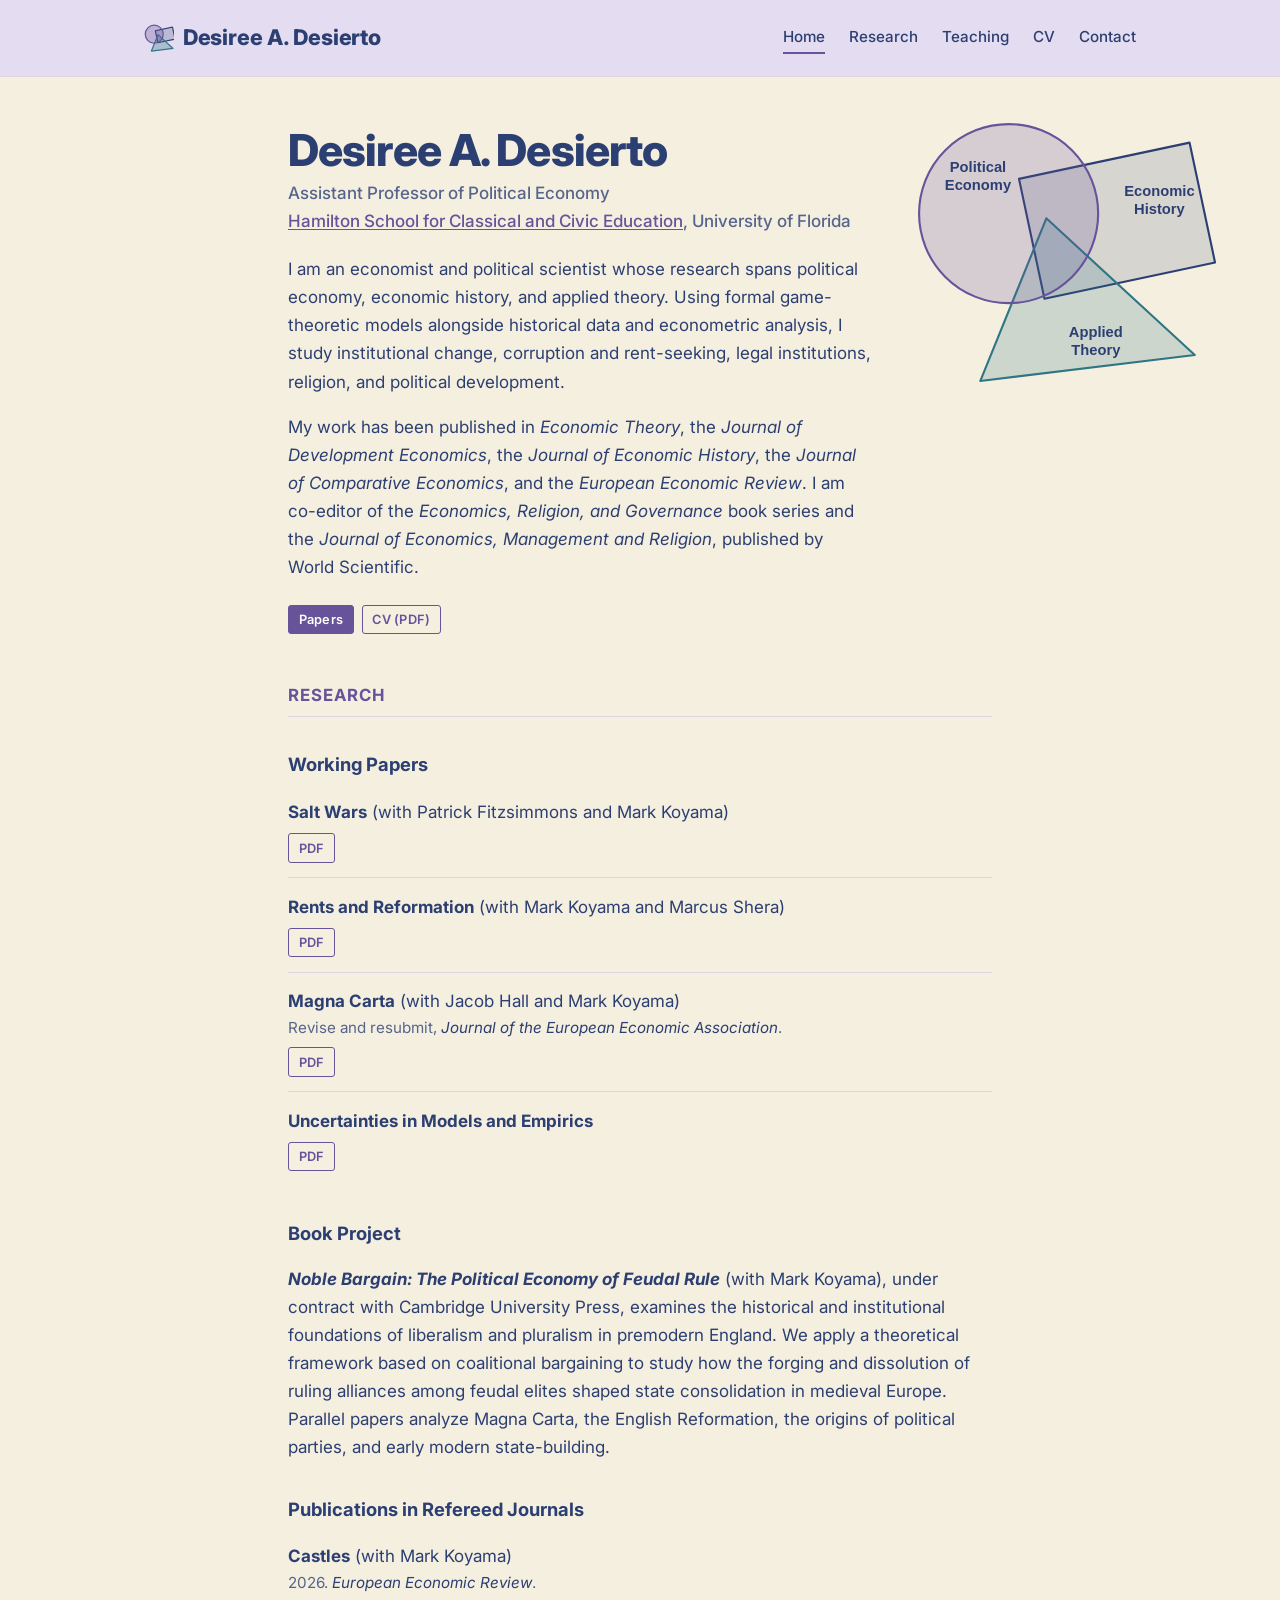
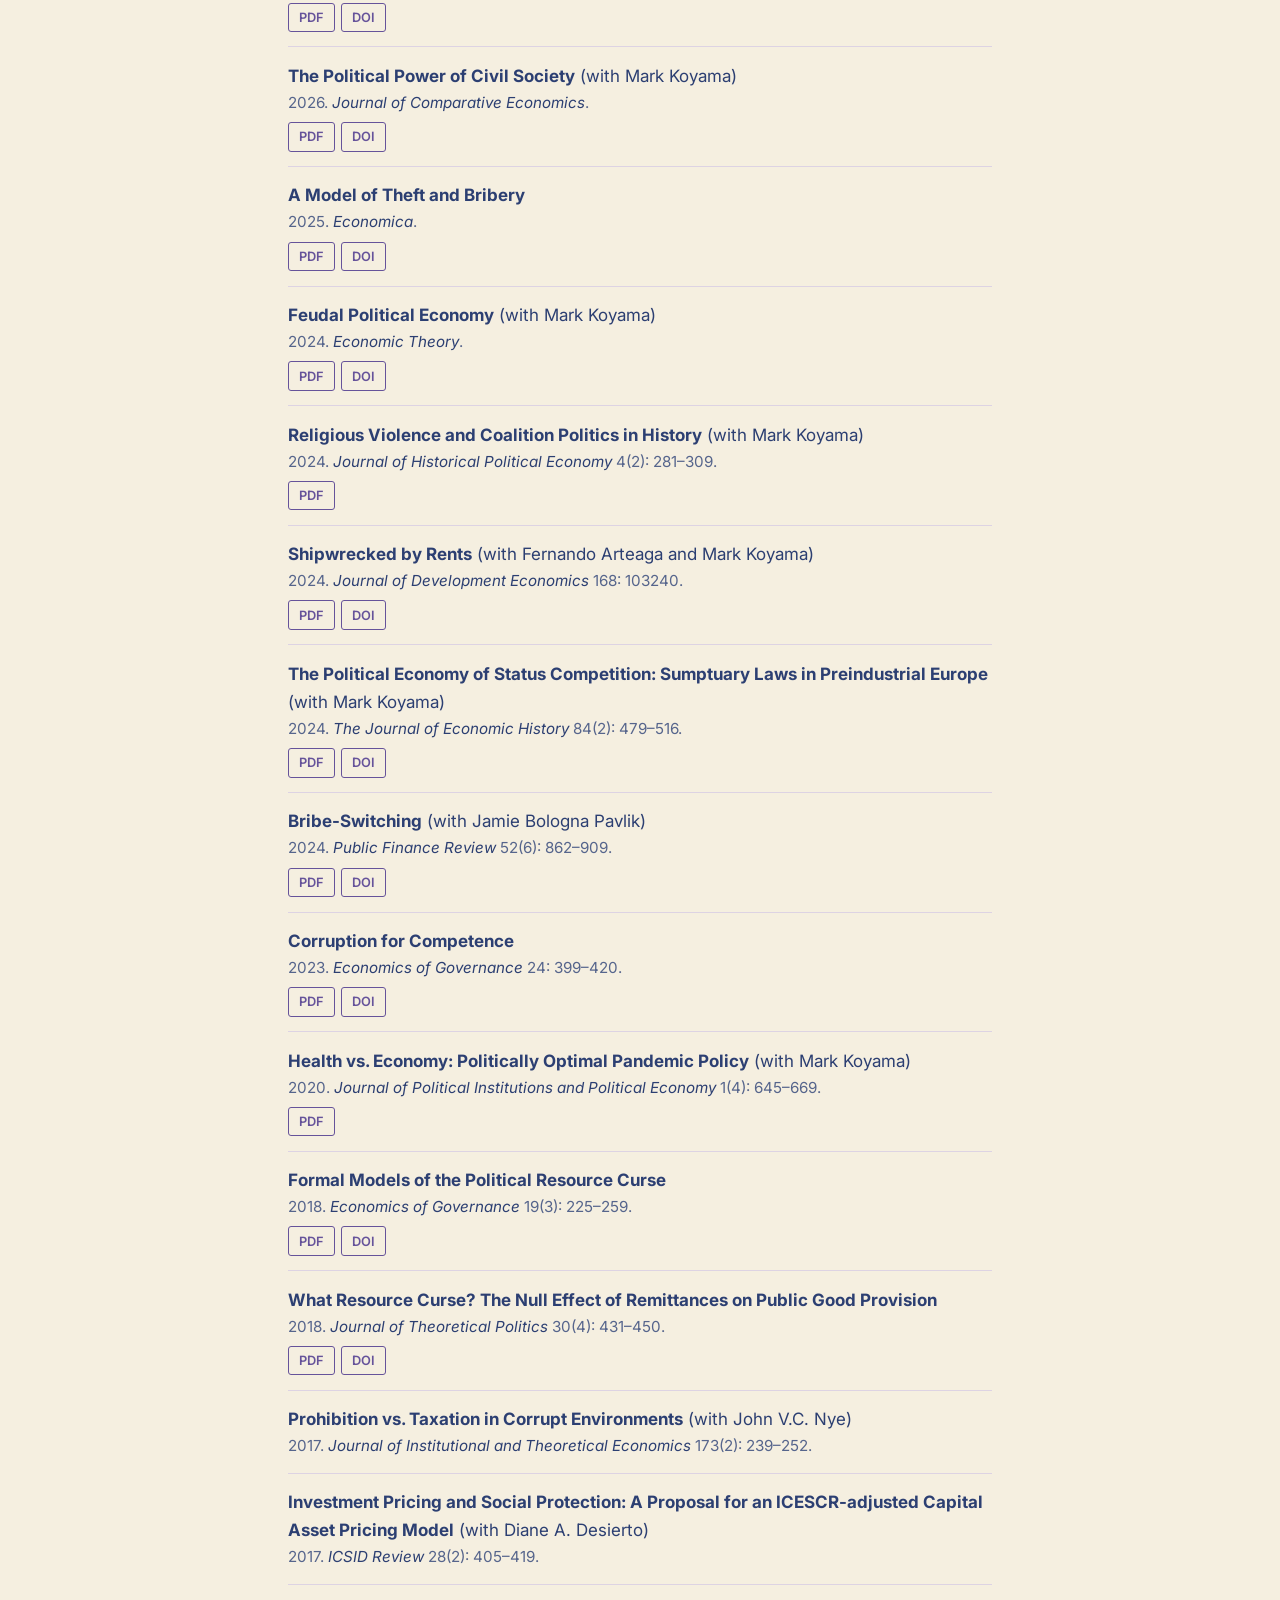
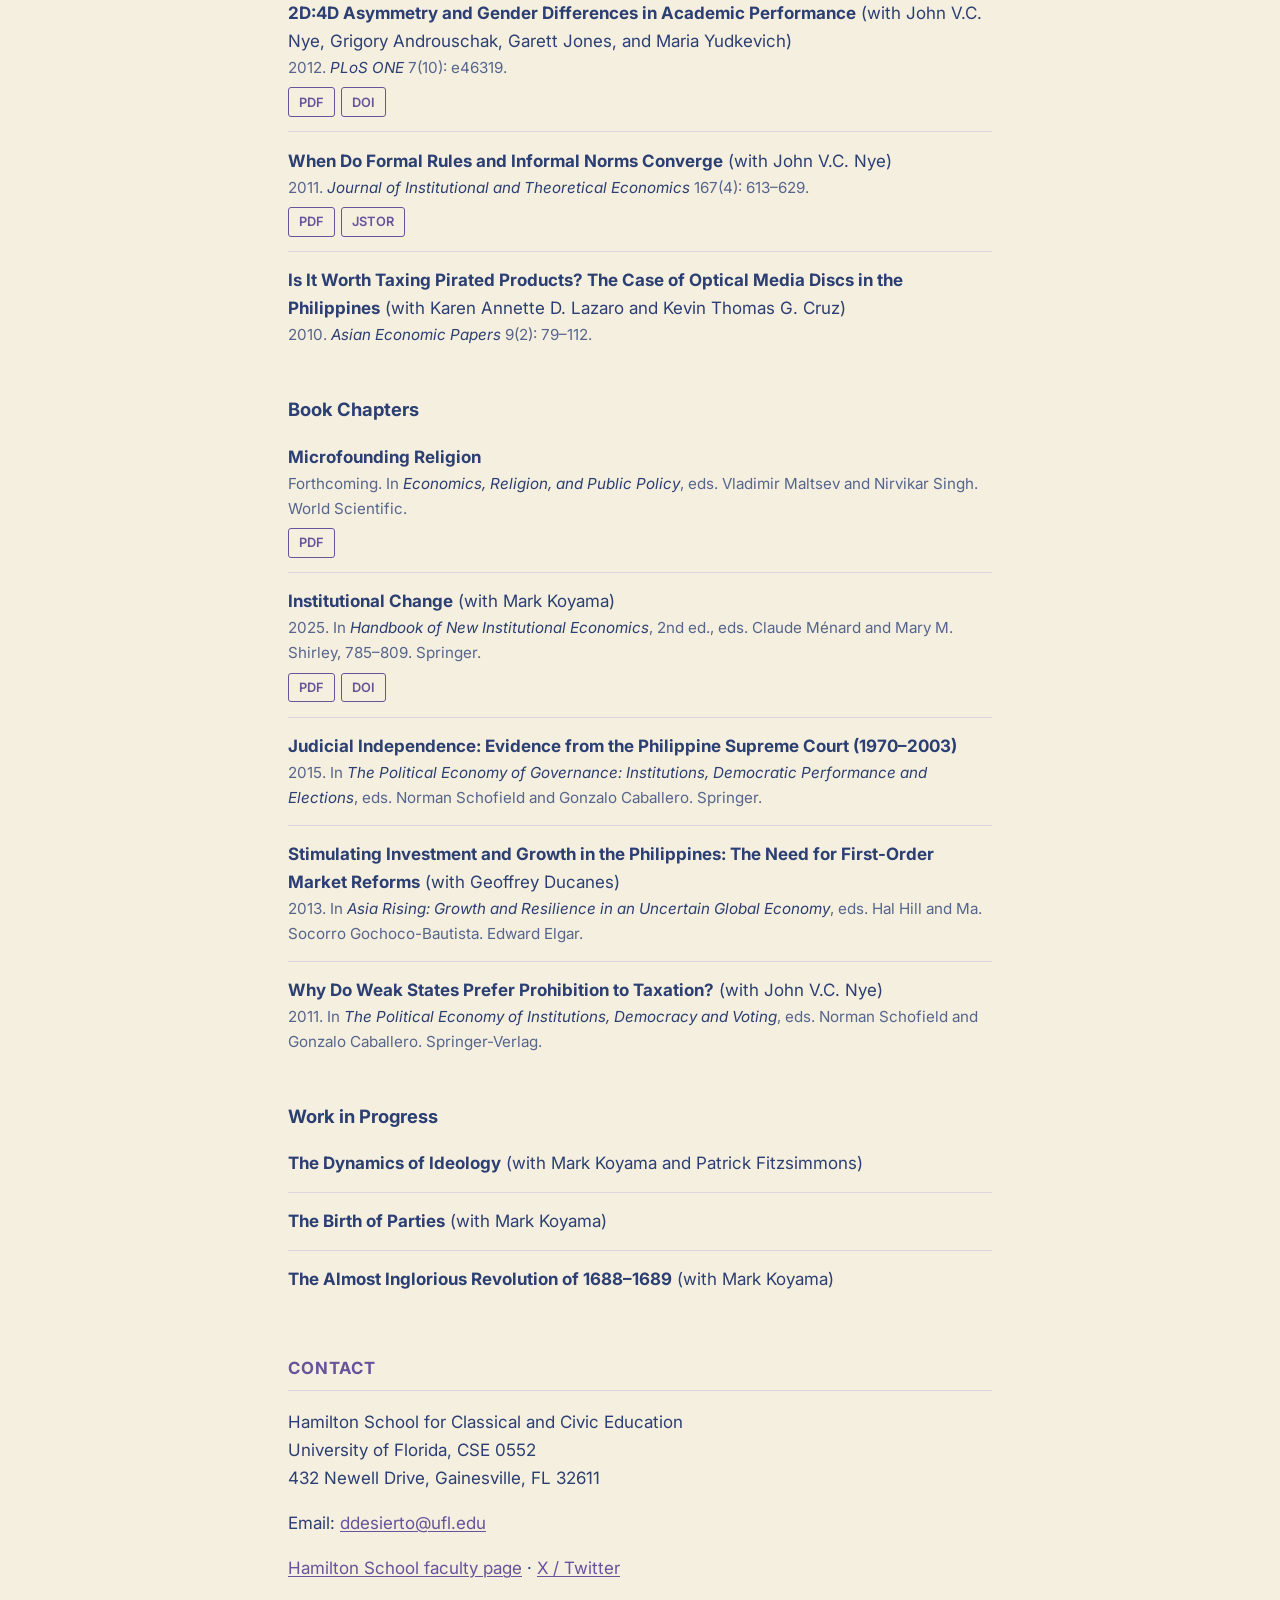
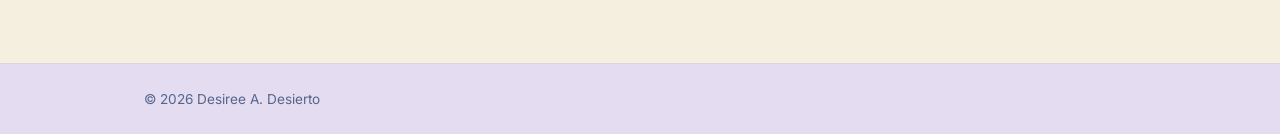
==== index.html @ 5bd8d08c "Desiree A. Desierto academic website Co-Authored-By: Claude Opus 5.5 (1M context) <noreply@anthropic" ====
<!doctype html>
<html lang="en">
<head>
  <meta charset="utf-8">
  <meta name="viewport" content="width=device-width, initial-scale=1">
  <title>Desiree A. Desierto</title>
  <meta name="description" content="Desiree A. Desierto, Assistant Professor of Political Economy at the Hamilton School, University of Florida.">
  <link rel="preconnect" href="https://fonts.googleapis.com">
  <link rel="preconnect" href="https://fonts.gstatic.com" crossorigin>
  <link href="https://fonts.googleapis.com/css2?family=Inter:wght@400;500;600;700;800&display=swap" rel="stylesheet">
  <link rel="icon" href="venn-mark.svg" type="image/svg+xml">
  <link rel="stylesheet" href="style.css">
</head>
<body>

<header class="site-header">
  <div class="inner">
    <a class="site-title" href="index.html"><img class="site-mark" src="venn-mark.svg" alt="" width="30" height="28">Desiree A. Desierto</a>
    <nav class="site-nav">
      <a href="index.html" aria-current="page">Home</a>
      <a href="index.html#research">Research</a>
      <a href="teaching.html">Teaching</a>
      <a href="desierto-cv.pdf">CV</a>
      <a href="index.html#contact">Contact</a>
    </nav>
  </div>
</header>

<main>
  <section class="intro">
    <div class="intro-text">
      <h1>Desiree A. Desierto</h1>
      <p class="position">Assistant Professor of Political Economy<br>
        <a href="https://hamilton.ufl.edu/people/desiree-desierto/">Hamilton School for Classical and Civic Education</a>, University of Florida</p>

      <p>I am an economist and political scientist whose research spans political economy, economic history, and applied theory. Using formal game-theoretic models alongside historical data and econometric analysis, I study institutional change, corruption and rent-seeking, legal institutions, religion, and political development.</p>

      <p>My work has been published in <em>Economic Theory</em>, the <em>Journal of Development Economics</em>, the <em>Journal of Economic History</em>, the <em>Journal of Comparative Economics</em>, and the <em>European Economic Review</em>. I am co-editor of the <em>Economics, Religion, and Governance</em> book series and the <em>Journal of Economics, Management and Religion</em>, published by World Scientific.</p>

      <div class="quick-links">
        <a class="button primary" href="#research">Papers</a>
        <a class="button" href="desierto-cv.pdf">CV (PDF)</a>
      </div>
    </div>
    <figure class="venn">
      <img src="venn.svg" alt="Venn diagram: political economy, economic history, and applied theory" width="240" height="220">
    </figure>
  </section>

  <h2 id="research">Research</h2>

  <h3>Working Papers</h3>
  <ul class="papers">
    <li>
      <span class="title">Salt Wars</span> (with Patrick Fitzsimmons and Mark Koyama)
      <div class="links"><a href="papers/salt-wars.pdf">PDF</a></div>
    </li>
    <li>
      <span class="title">Rents and Reformation</span> (with Mark Koyama and Marcus Shera)
      <div class="links"><a href="papers/rents-and-reformation.pdf">PDF</a></div>
    </li>
    <li>
      <span class="title">Magna Carta</span> (with Jacob Hall and Mark Koyama)
      <span class="meta">Revise and resubmit, <em>Journal of the European Economic Association</em>.</span>
      <div class="links"><a href="papers/magna-carta.pdf">PDF</a></div>
    </li>
    <li>
      <span class="title">Uncertainties in Models and Empirics</span>
      <div class="links"><a href="papers/uncertainties-in-models-and-empirics.pdf">PDF</a></div>
    </li>
  </ul>

  <h3>Book Project</h3>
  <p><strong><em>Noble Bargain: The Political Economy of Feudal Rule</em></strong> (with Mark Koyama), under contract with Cambridge University Press, examines the historical and institutional foundations of liberalism and pluralism in premodern England. We apply a theoretical framework based on coalitional bargaining to study how the forging and dissolution of ruling alliances among feudal elites shaped state consolidation in medieval Europe. Parallel papers analyze Magna Carta, the English Reformation, the origins of political parties, and early modern state-building.</p>

  <h3>Publications in Refereed Journals</h3>
  <ul class="papers">
    <li>
      <span class="title">Castles</span> (with Mark Koyama)
      <span class="meta">2026. <em>European Economic Review</em>.</span>
      <div class="links"><a href="papers/castles-2026-EER.pdf">PDF</a><a href="https://doi.org/10.1016/j.euroecorev.2026.105281">DOI</a></div>
    </li>
    <li>
      <span class="title">The Political Power of Civil Society</span> (with Mark Koyama)
      <span class="meta">2026. <em>Journal of Comparative Economics</em>.</span>
      <div class="links"><a href="papers/political-power-of-civil-society-2026-JCE-published.pdf">PDF</a><a href="https://doi.org/10.1016/j.jce.2026.01.007">DOI</a></div>
    </li>
    <li>
      <span class="title">A Model of Theft and Bribery</span>
      <span class="meta">2025. <em>Economica</em>.</span>
      <div class="links"><a href="papers/model-of-theft-and-bribery-2025-Economica.pdf">PDF</a><a href="https://doi.org/10.1111/ecca.70003">DOI</a></div>
    </li>
    <li>
      <span class="title">Feudal Political Economy</span> (with Mark Koyama)
      <span class="meta">2024. <em>Economic Theory</em>.</span>
      <div class="links"><a href="papers/feudal-political-economy-2024-ET-published.pdf">PDF</a><a href="https://doi.org/10.1007/s00199-024-01583-8">DOI</a></div>
    </li>
    <li>
      <span class="title">Religious Violence and Coalition Politics in History</span> (with Mark Koyama)
      <span class="meta">2024. <em>Journal of Historical Political Economy</em> 4(2): 281–309.</span>
      <div class="links"><a href="papers/religious-violence-coalition-politics-2024-JHPE-published.pdf">PDF</a></div>
    </li>
    <li>
      <span class="title">Shipwrecked by Rents</span> (with Fernando Arteaga and Mark Koyama)
      <span class="meta">2024. <em>Journal of Development Economics</em> 168: 103240.</span>
      <div class="links"><a href="papers/shipwrecked-by-rents-2024-JDE-published.pdf">PDF</a><a href="https://doi.org/10.1016/j.jdeveco.2023.103240">DOI</a></div>
    </li>
    <li>
      <span class="title">The Political Economy of Status Competition: Sumptuary Laws in Preindustrial Europe</span> (with Mark Koyama)
      <span class="meta">2024. <em>The Journal of Economic History</em> 84(2): 479–516.</span>
      <div class="links"><a href="papers/sumptuary-laws-status-competition-2024-JEH-published.pdf">PDF</a><a href="https://doi.org/10.1017/S0022050724000093">DOI</a></div>
    </li>
    <li>
      <span class="title">Bribe-Switching</span> (with Jamie Bologna Pavlik)
      <span class="meta">2024. <em>Public Finance Review</em> 52(6): 862–909.</span>
      <div class="links"><a href="papers/bribe-switching-2024-PFR-published.pdf">PDF</a><a href="https://doi.org/10.1177/10911421241248719">DOI</a></div>
    </li>
    <li>
      <span class="title">Corruption for Competence</span>
      <span class="meta">2023. <em>Economics of Governance</em> 24: 399–420.</span>
      <div class="links"><a href="papers/corruption-for-competence-2023-EoG.pdf">PDF</a><a href="https://doi.org/10.1007/s10101-023-00295-4">DOI</a></div>
    </li>
    <li>
      <span class="title">Health vs. Economy: Politically Optimal Pandemic Policy</span> (with Mark Koyama)
      <span class="meta">2020. <em>Journal of Political Institutions and Political Economy</em> 1(4): 645–669.</span>
      <div class="links"><a href="papers/health-vs-economy-pandemic-policy-2020-JIPE-published.pdf">PDF</a></div>
    </li>
    <li>
      <span class="title">Formal Models of the Political Resource Curse</span>
      <span class="meta">2018. <em>Economics of Governance</em> 19(3): 225–259.</span>
      <div class="links"><a href="papers/formal-models-political-resource-curse-2018-EoG.pdf">PDF</a><a href="https://doi.org/10.1007/s10101-018-0207-2">DOI</a></div>
    </li>
    <li>
      <span class="title">What Resource Curse? The Null Effect of Remittances on Public Good Provision</span>
      <span class="meta">2018. <em>Journal of Theoretical Politics</em> 30(4): 431–450.</span>
      <div class="links"><a href="papers/what-resource-curse-remittances-2018-JTP.pdf">PDF</a><a href="https://doi.org/10.1177/0951629818791033">DOI</a></div>
    </li>
    <li>
      <span class="title">Prohibition vs. Taxation in Corrupt Environments</span> (with John V.C. Nye)
      <span class="meta">2017. <em>Journal of Institutional and Theoretical Economics</em> 173(2): 239–252.</span>
    </li>
    <li>
      <span class="title">Investment Pricing and Social Protection: A Proposal for an ICESCR-adjusted Capital Asset Pricing Model</span> (with Diane A. Desierto)
      <span class="meta">2017. <em>ICSID Review</em> 28(2): 405–419.</span>
    </li>
    <li>
      <span class="title">2D:4D Asymmetry and Gender Differences in Academic Performance</span> (with John V.C. Nye, Grigory Androuschak, Garett Jones, and Maria Yudkevich)
      <span class="meta">2012. <em>PLoS ONE</em> 7(10): e46319.</span>
      <div class="links"><a href="papers/2d4d-gender-academic-performance-2012-PLOSONE.pdf">PDF</a><a href="https://doi.org/10.1371/journal.pone.0046319">DOI</a></div>
    </li>
    <li>
      <span class="title">When Do Formal Rules and Informal Norms Converge</span> (with John V.C. Nye)
      <span class="meta">2011. <em>Journal of Institutional and Theoretical Economics</em> 167(4): 613–629.</span>
      <div class="links"><a href="papers/formal-rules-informal-norms-2011-JITE.pdf">PDF</a><a href="https://www.jstor.org/stable/41474926">JSTOR</a></div>
    </li>
    <li>
      <span class="title">Is It Worth Taxing Pirated Products? The Case of Optical Media Discs in the Philippines</span> (with Karen Annette D. Lazaro and Kevin Thomas G. Cruz)
      <span class="meta">2010. <em>Asian Economic Papers</em> 9(2): 79–112.</span>
    </li>
  </ul>

  <h3>Book Chapters</h3>
  <ul class="papers">
    <li>
      <span class="title">Microfounding Religion</span>
      <span class="meta">Forthcoming. In <em>Economics, Religion, and Public Policy</em>, eds. Vladimir Maltsev and Nirvikar Singh. World Scientific.</span>
      <div class="links"><a href="papers/microfounding-religion-forthcoming.pdf">PDF</a></div>
    </li>
    <li>
      <span class="title">Institutional Change</span> (with Mark Koyama)
      <span class="meta">2025. In <em>Handbook of New Institutional Economics</em>, 2nd ed., eds. Claude Ménard and Mary M. Shirley, 785–809. Springer.</span>
      <div class="links"><a href="papers/institutional-change-handbook-NIE-2025.pdf">PDF</a><a href="https://doi.org/10.1007/978-3-031-50810-3_31">DOI</a></div>
    </li>
    <li>
      <span class="title">Judicial Independence: Evidence from the Philippine Supreme Court (1970–2003)</span>
      <span class="meta">2015. In <em>The Political Economy of Governance: Institutions, Democratic Performance and Elections</em>, eds. Norman Schofield and Gonzalo Caballero. Springer.</span>
    </li>
    <li>
      <span class="title">Stimulating Investment and Growth in the Philippines: The Need for First-Order Market Reforms</span> (with Geoffrey Ducanes)
      <span class="meta">2013. In <em>Asia Rising: Growth and Resilience in an Uncertain Global Economy</em>, eds. Hal Hill and Ma. Socorro Gochoco-Bautista. Edward Elgar.</span>
    </li>
    <li>
      <span class="title">Why Do Weak States Prefer Prohibition to Taxation?</span> (with John V.C. Nye)
      <span class="meta">2011. In <em>The Political Economy of Institutions, Democracy and Voting</em>, eds. Norman Schofield and Gonzalo Caballero. Springer-Verlag.</span>
    </li>
  </ul>

  <h3>Work in Progress</h3>
  <ul class="papers">
    <li><span class="title">The Dynamics of Ideology</span> (with Mark Koyama and Patrick Fitzsimmons)</li>
    <li><span class="title">The Birth of Parties</span> (with Mark Koyama)</li>
    <li><span class="title">The Almost Inglorious Revolution of 1688–1689</span> (with Mark Koyama)</li>
  </ul>

  <h2 id="contact">Contact</h2>
  <p>Hamilton School for Classical and Civic Education<br>
    University of Florida, CSE 0552<br>
    432 Newell Drive, Gainesville, FL 32611</p>
  <p>Email: <a href="mailto:ddesierto@ufl.edu">ddesierto@ufl.edu</a></p>
  <p><a href="https://hamilton.ufl.edu/people/desiree-desierto/">Hamilton School faculty page</a> &middot; <a href="https://x.com/desireedesierto">X / Twitter</a></p>
</main>

<footer class="site-footer">
  <div class="inner">&copy; 2026 Desiree A. Desierto</div>
</footer>

</body>
</html>
---- style.css ----
/* Desiree A. Desierto — site styles.
   Cream-and-lavender variant with navy text of style.css; layout identical, only the palette differs. */

:root {
  --bg: #f5efe0;        /* cream, same as the main site */
  --surface: #e4dcf0;   /* lavender: header and footer bands */
  --text: #2c3f72;      /* navy text, one shade lighter */
  --muted: #56658c;
  --rule: #ddd3e3;
  --accent: #66539a;    /* deeper lavender for links and headings, readable on cream */
  --accent-ink: #4f3f7c;
  --max: 46rem;
}

* { box-sizing: border-box; }

html { -webkit-text-size-adjust: 100%; }

body {
  margin: 0;
  background: var(--bg);
  color: var(--text);
  font-family: "Inter", -apple-system, BlinkMacSystemFont, "Segoe UI", Roboto, sans-serif;
  font-size: 1.0625rem;
  line-height: 1.65;
}

a { color: var(--accent); text-decoration-thickness: 1px; text-underline-offset: 2px; }
a:hover { color: var(--accent-ink); }

/* Header */

.site-header {
  border-bottom: 1px solid var(--rule);
  background: var(--surface);
}
.site-header .inner {
  max-width: 64rem;
  margin: 0 auto;
  padding: 1.25rem 1rem;
  display: flex;
  flex-wrap: wrap;
  align-items: center;
  justify-content: space-between;
  gap: .5rem 2rem;
}
.site-title {
  display: inline-flex;
  align-items: center;
  gap: .55rem;
  font-weight: 800;
  font-size: 1.35rem;
  letter-spacing: -0.01em;
  color: var(--text);
  text-decoration: none;
}
.site-nav { display: flex; flex-wrap: wrap; gap: .25rem 1.5rem; }
.site-nav a {
  color: var(--text);
  text-decoration: none;
  font-weight: 500;
  font-size: .95rem;
  padding: .15rem 0;
  border-bottom: 2px solid transparent;
}
.site-nav a:hover { color: var(--accent); }
.site-nav a[aria-current="page"] { border-bottom-color: var(--accent); }

.site-mark { width: 30px; height: 28px; display: block; }

/* Main */

main {
  max-width: var(--max);
  margin: 0 auto;
  padding: 3rem 1rem 4rem;
}

h1 {
  font-size: clamp(2rem, 5vw, 2.75rem);
  font-weight: 800;
  letter-spacing: -0.02em;
  line-height: 1.15;
  margin: 0 0 1.5rem;
}
h2 {
  font-size: 1.05rem;
  font-weight: 700;
  text-transform: uppercase;
  letter-spacing: .06em;
  color: var(--accent);
  margin: 3rem 0 1rem;
  padding-bottom: .4rem;
  border-bottom: 1px solid var(--rule);
}

h3 {
  font-size: 1.15rem;
  font-weight: 700;
  margin: 2rem 0 .25rem;
}

/* Home */

.intro {
  display: grid;
  grid-template-columns: minmax(0, 1fr) 17rem;
  gap: 2.5rem;
  align-items: start;
}
.venn { margin: -.5rem 0 0; }
.venn img { width: 100%; height: auto; display: block; }
/* On wide screens the flower hangs to the right of the text column, keeping the left edge aligned. */
@media (min-width: 78rem) {
  .intro { margin-right: -14rem; grid-template-columns: minmax(0, 1fr) 19rem; }
}
@media (max-width: 44rem) {
  .intro { grid-template-columns: 1fr; gap: 1.5rem; }
  .venn { order: -1; width: 100%; max-width: 20rem; margin: 0 auto; }
}
.intro h1 { margin-bottom: .25rem; }
.position { color: var(--muted); margin: 0 0 1.25rem; font-weight: 500; }
.quick-links { display: flex; flex-wrap: wrap; gap: .5rem; margin-top: 1.5rem; }

/* Buttons and paper links */

.button, .links a {
  display: inline-block;
  font-size: .8rem;
  font-weight: 600;
  letter-spacing: .02em;
  text-decoration: none;
  border: 1px solid var(--accent);
  border-radius: 3px;
  padding: .2rem .6rem;
  color: var(--accent);
  background: transparent;
}
.button:hover, .links a:hover { background: var(--accent); color: #fff; }
.button.primary { background: var(--accent); color: #fff; }
.button.primary:hover { background: var(--accent-ink); border-color: var(--accent-ink); }

/* Paper lists */

.papers { list-style: none; padding: 0; margin: 0; }
.papers li { padding: .9rem 0; border-bottom: 1px solid var(--rule); }
.papers li:last-child { border-bottom: 0; }
.papers .title { font-weight: 700; }
.papers .meta { display: block; color: var(--muted); font-size: .95rem; }
.papers .meta em { color: var(--text); }
.links { display: flex; flex-wrap: wrap; gap: .4rem; margin-top: .45rem; }

/* Footer */

.site-footer {
  background: var(--surface);
  border-top: 1px solid var(--rule);
  color: var(--muted);
  font-size: .85rem;
}
.site-footer .inner {
  max-width: 64rem;
  margin: 0 auto;
  padding: 1.5rem 1rem;
}
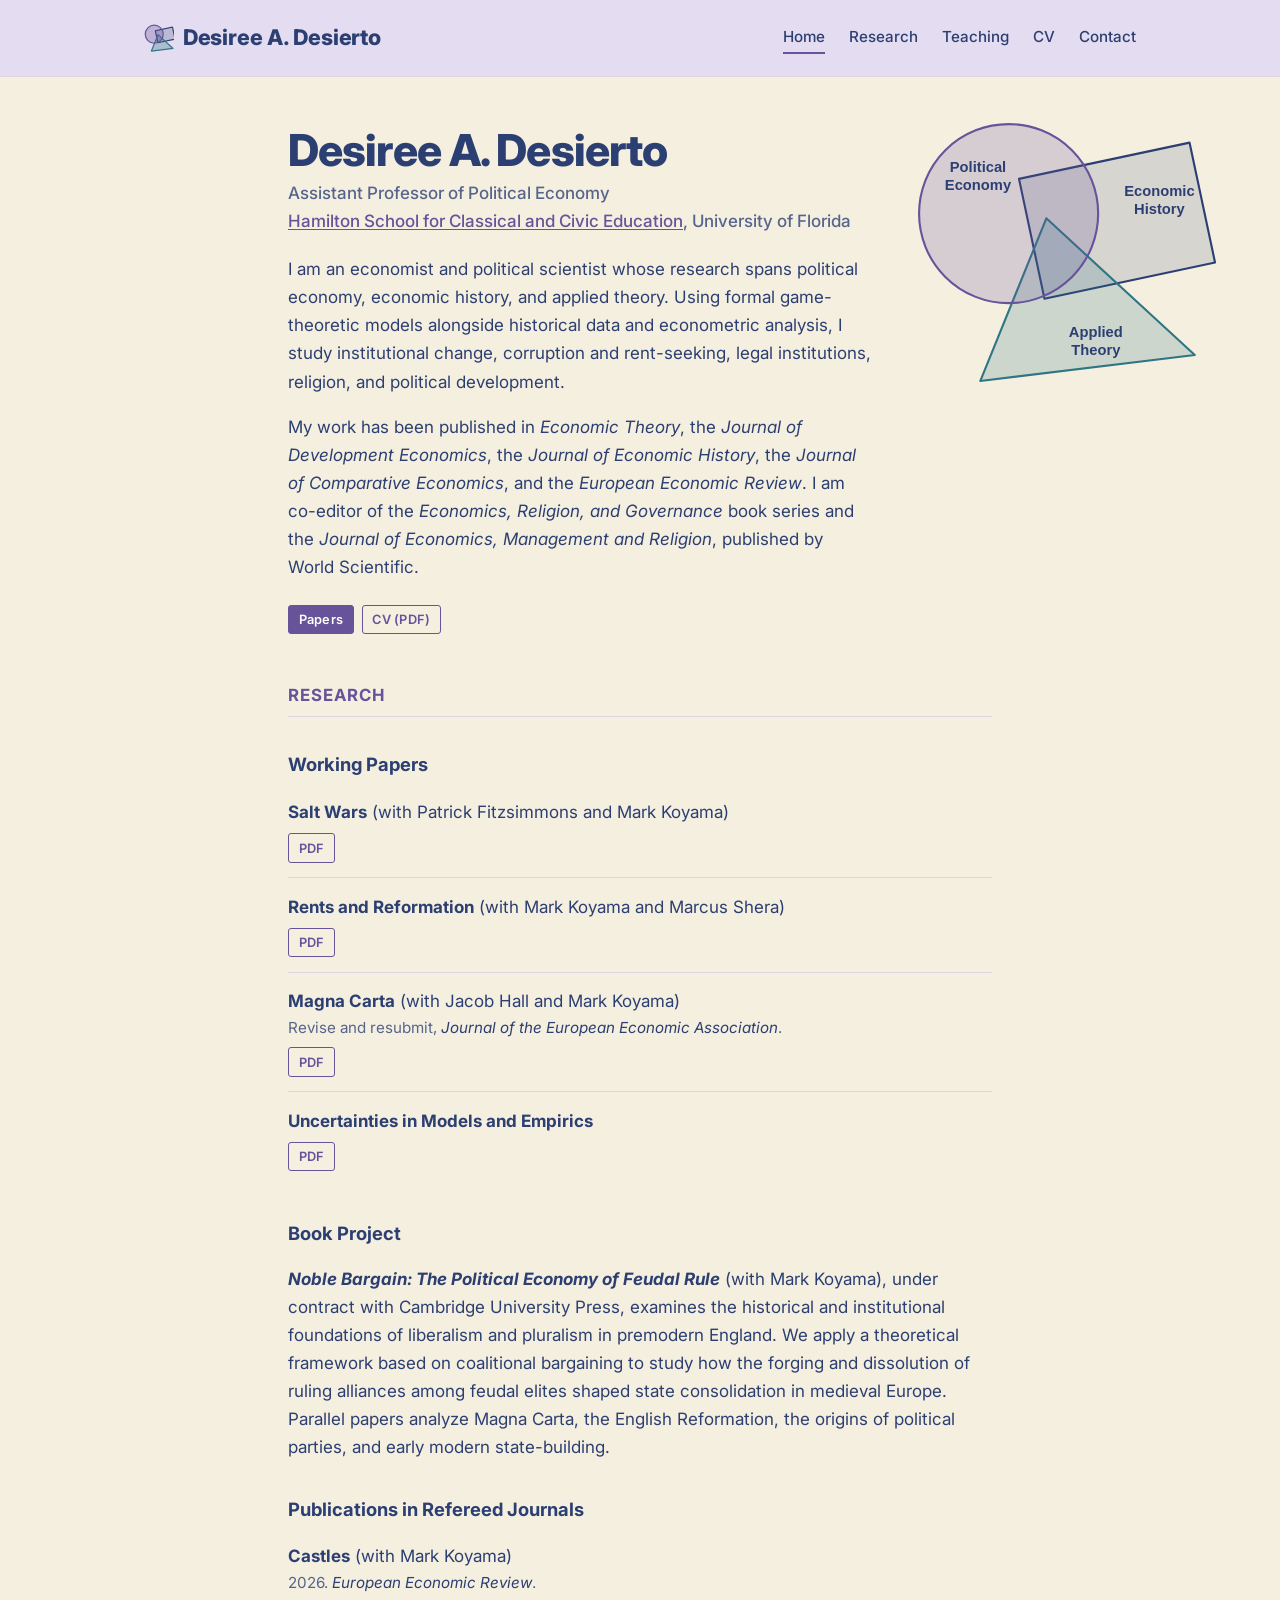
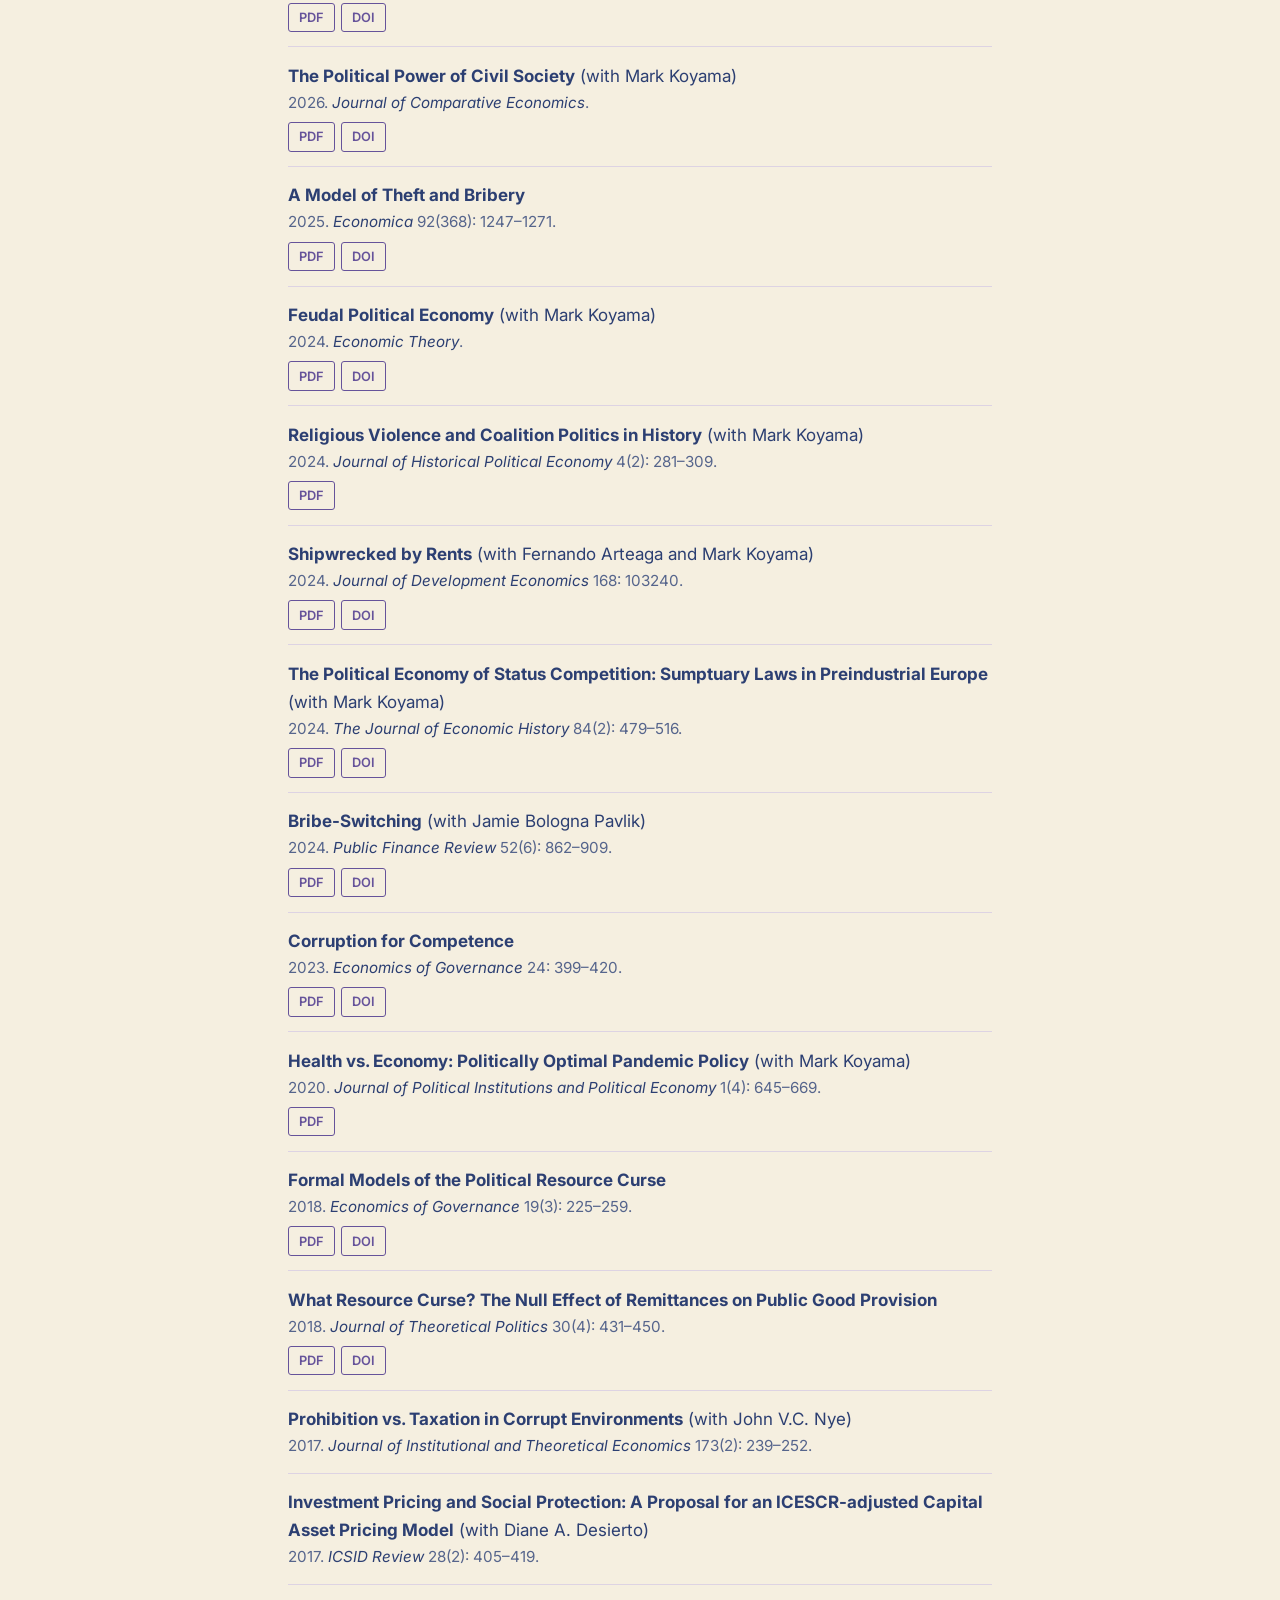
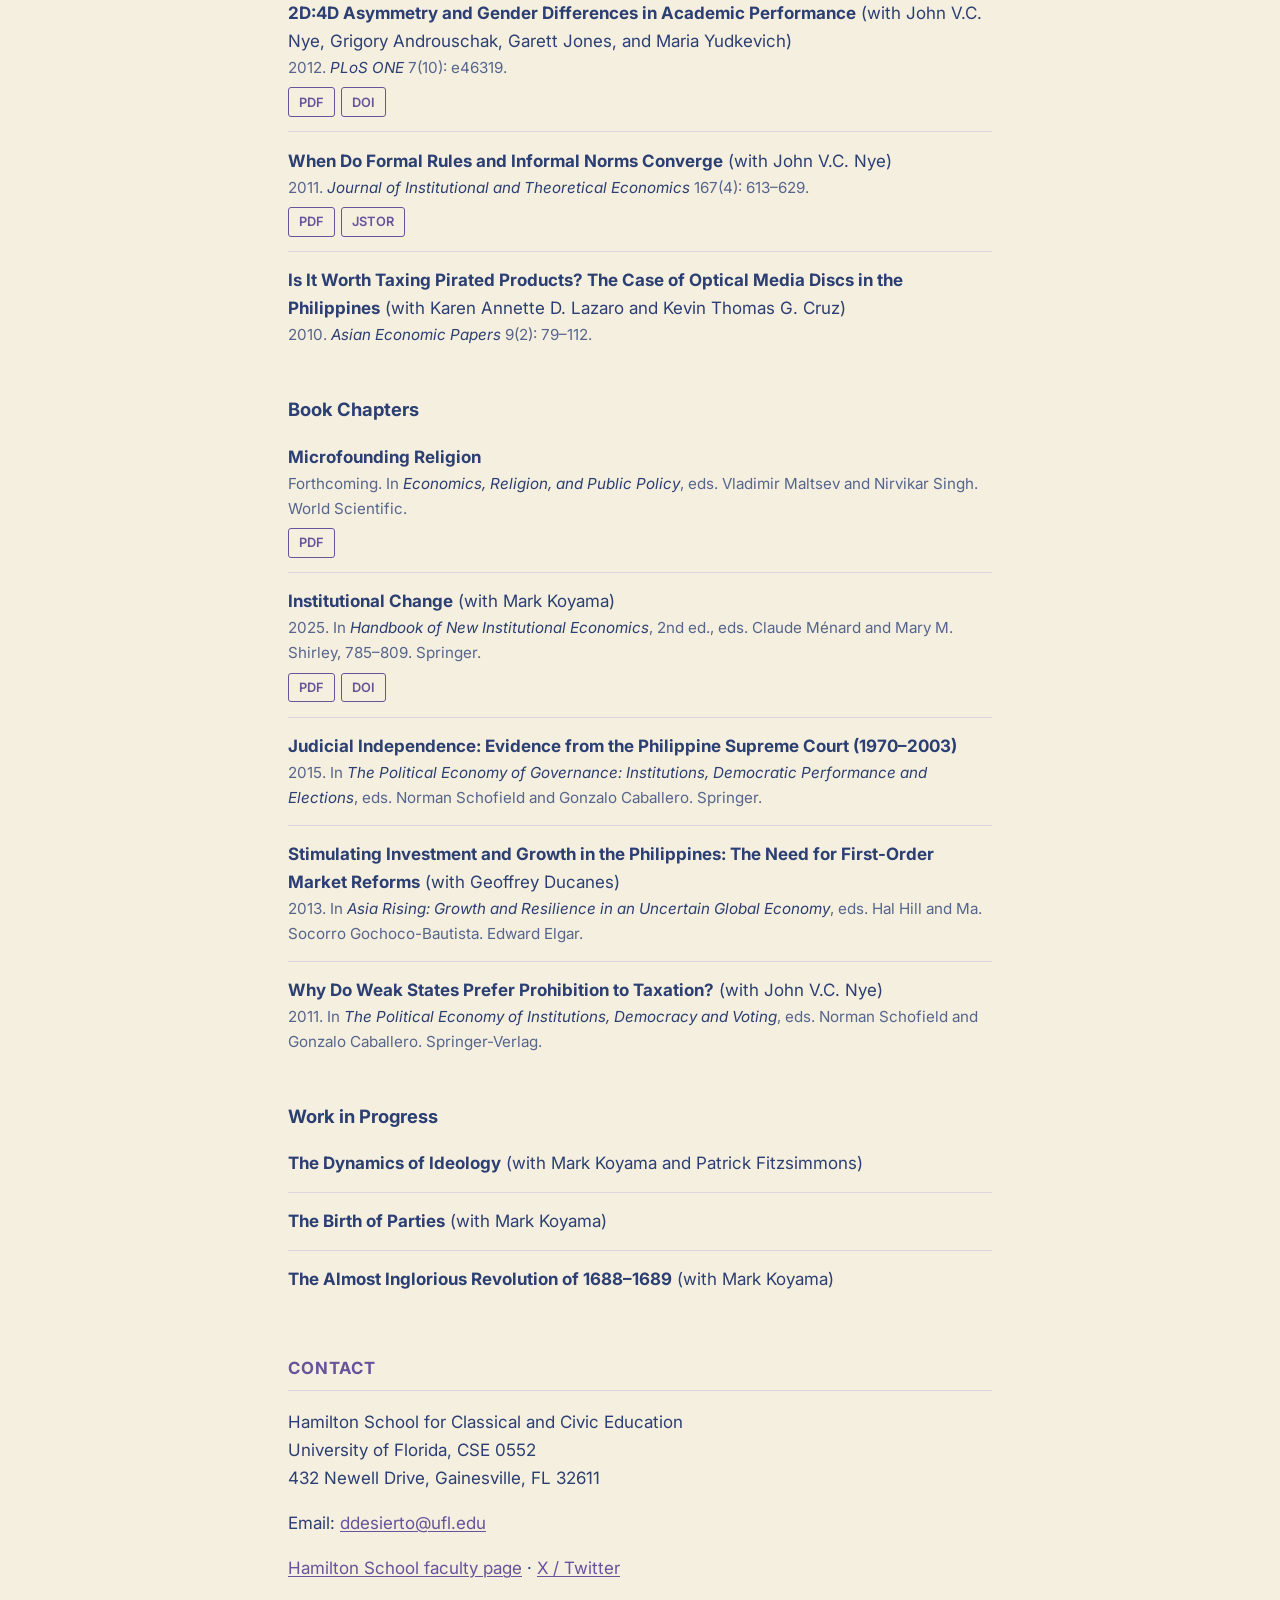
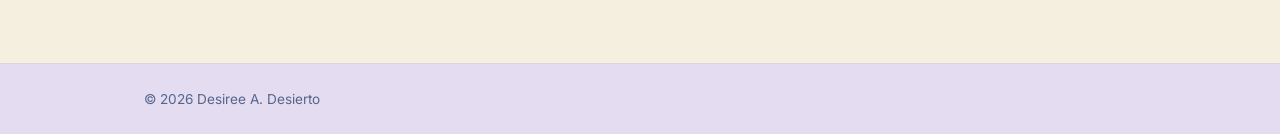
==== commit 0ae62a3f: "Use published Economica PDF for A Model of Theft and Bribery Adds the open-access journal version an" ====
--- a/index.html
+++ b/index.html
@@ -87,8 +87,8 @@
     </li>
     <li>
       <span class="title">A Model of Theft and Bribery</span>
-      <span class="meta">2025. <em>Economica</em>.</span>
-      <div class="links"><a href="papers/model-of-theft-and-bribery-2025-Economica.pdf">PDF</a><a href="https://doi.org/10.1111/ecca.70003">DOI</a></div>
+      <span class="meta">2025. <em>Economica</em> 92(368): 1247–1271.</span>
+      <div class="links"><a href="papers/model-of-theft-and-bribery-2025-Economica-published.pdf">PDF</a><a href="https://doi.org/10.1111/ecca.70003">DOI</a></div>
     </li>
     <li>
       <span class="title">Feudal Political Economy</span> (with Mark Koyama)
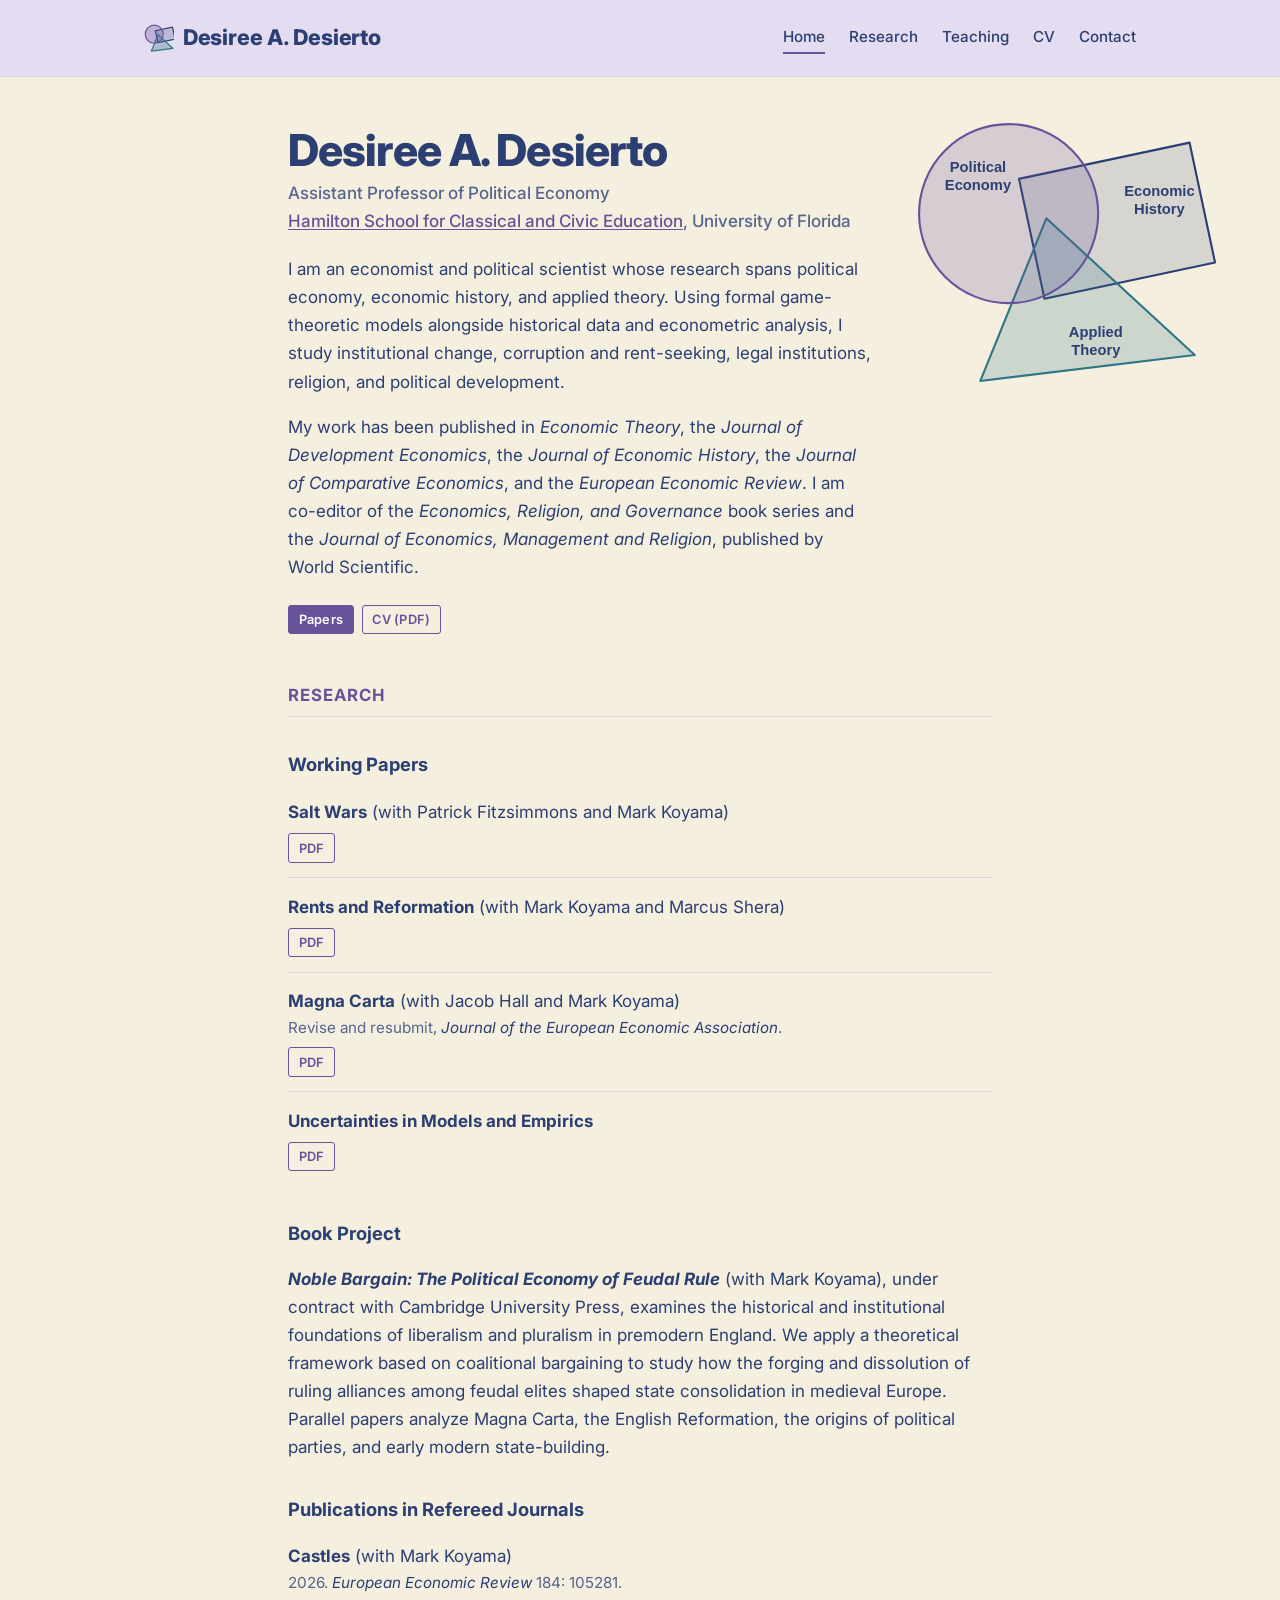
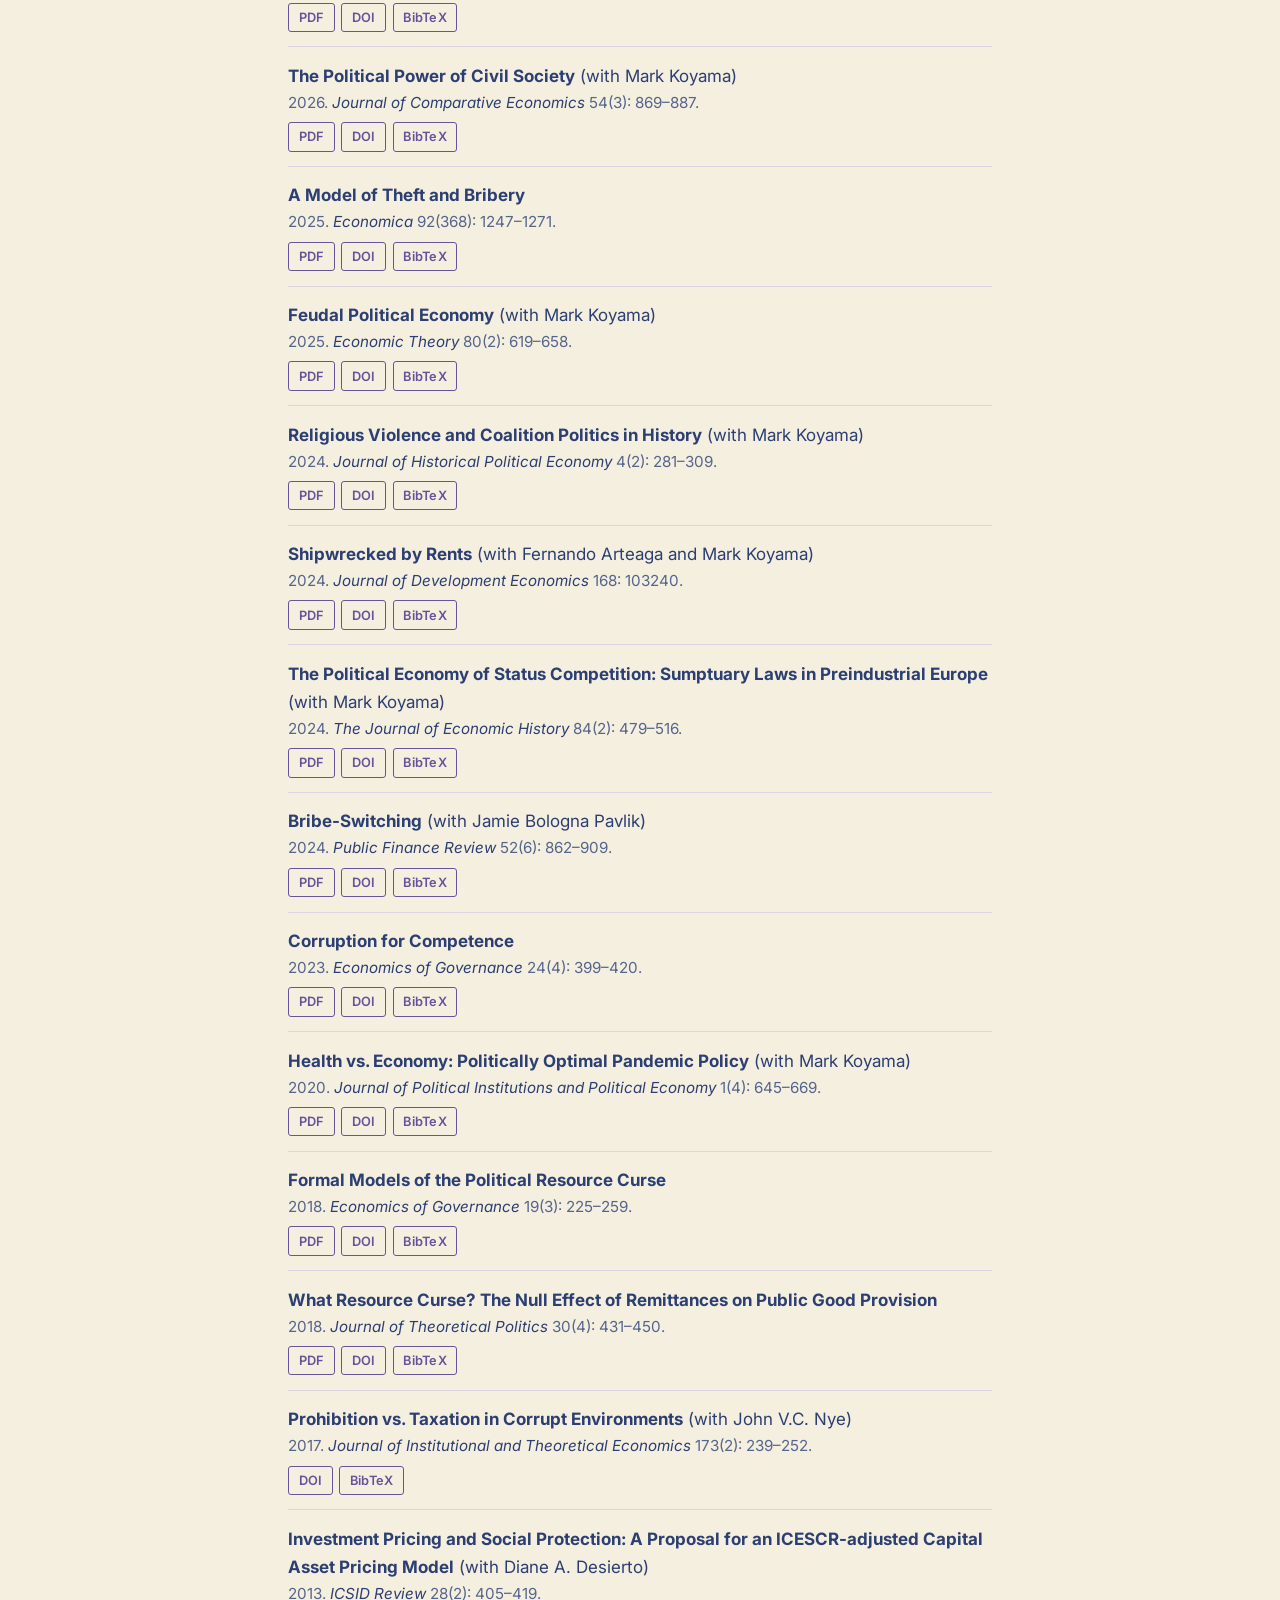
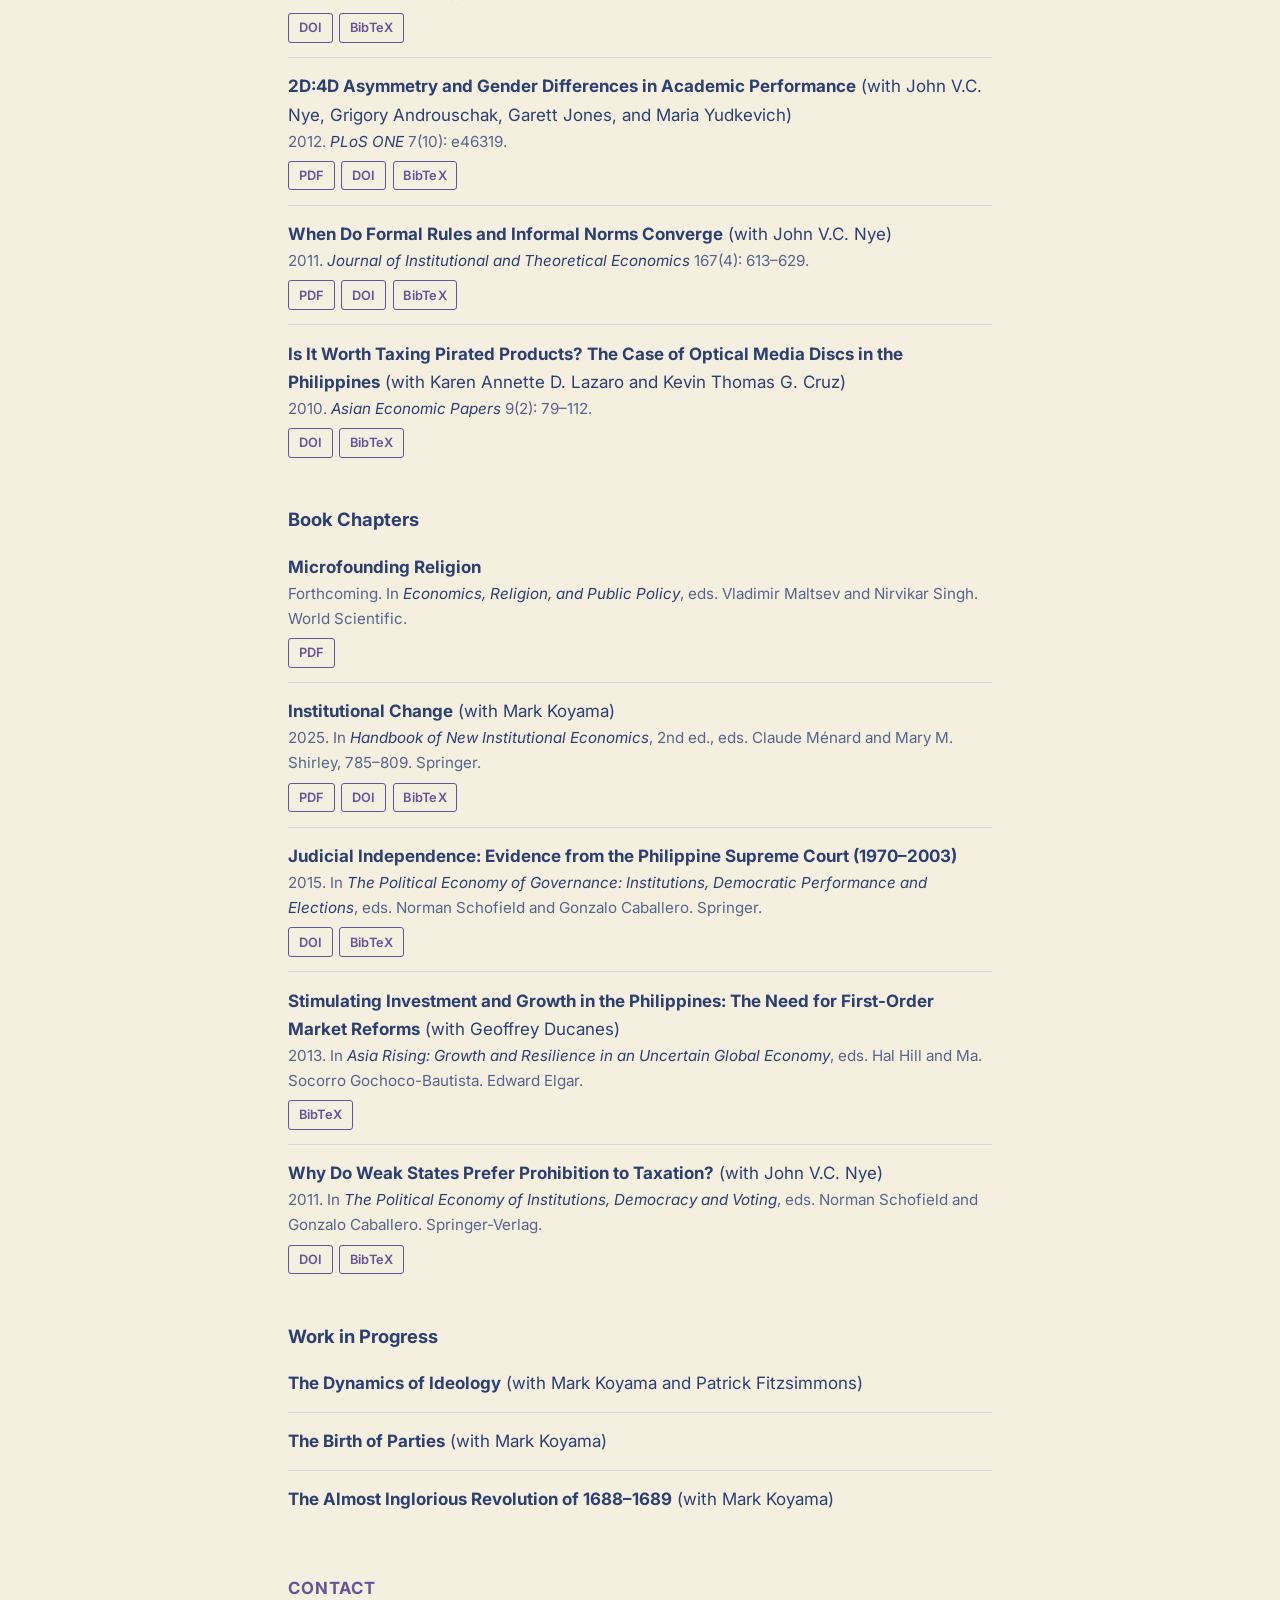
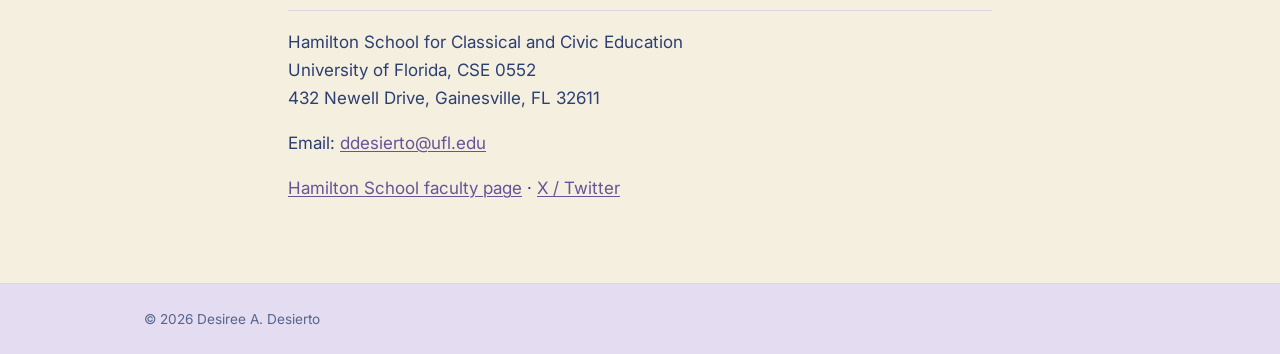
==== commit 4e3aceb6: "Add BibTeX links and DOIs for published papers Each published article and chapter now links to a Bib" ====
--- a/index.html
+++ b/index.html
@@ -77,85 +77,88 @@
   <ul class="papers">
     <li>
       <span class="title">Castles</span> (with Mark Koyama)
-      <span class="meta">2026. <em>European Economic Review</em>.</span>
-      <div class="links"><a href="papers/castles-2026-EER.pdf">PDF</a><a href="https://doi.org/10.1016/j.euroecorev.2026.105281">DOI</a></div>
+      <span class="meta">2026. <em>European Economic Review</em> 184: 105281.</span>
+      <div class="links"><a href="papers/castles-2026-EER.pdf">PDF</a><a href="https://doi.org/10.1016/j.euroecorev.2026.105281">DOI</a><a href="papers/bibtex/castles-2026-EER.bib">BibTeX</a></div>
     </li>
     <li>
       <span class="title">The Political Power of Civil Society</span> (with Mark Koyama)
-      <span class="meta">2026. <em>Journal of Comparative Economics</em>.</span>
-      <div class="links"><a href="papers/political-power-of-civil-society-2026-JCE-published.pdf">PDF</a><a href="https://doi.org/10.1016/j.jce.2026.01.007">DOI</a></div>
+      <span class="meta">2026. <em>Journal of Comparative Economics</em> 54(3): 869–887.</span>
+      <div class="links"><a href="papers/political-power-of-civil-society-2026-JCE-published.pdf">PDF</a><a href="https://doi.org/10.1016/j.jce.2026.01.007">DOI</a><a href="papers/bibtex/political-power-of-civil-society-2026-JCE.bib">BibTeX</a></div>
     </li>
     <li>
       <span class="title">A Model of Theft and Bribery</span>
       <span class="meta">2025. <em>Economica</em> 92(368): 1247–1271.</span>
-      <div class="links"><a href="papers/model-of-theft-and-bribery-2025-Economica-published.pdf">PDF</a><a href="https://doi.org/10.1111/ecca.70003">DOI</a></div>
+      <div class="links"><a href="papers/model-of-theft-and-bribery-2025-Economica-published.pdf">PDF</a><a href="https://doi.org/10.1111/ecca.70003">DOI</a><a href="papers/bibtex/model-of-theft-and-bribery-2025-Economica.bib">BibTeX</a></div>
     </li>
     <li>
       <span class="title">Feudal Political Economy</span> (with Mark Koyama)
-      <span class="meta">2024. <em>Economic Theory</em>.</span>
-      <div class="links"><a href="papers/feudal-political-economy-2024-ET-published.pdf">PDF</a><a href="https://doi.org/10.1007/s00199-024-01583-8">DOI</a></div>
+      <span class="meta">2025. <em>Economic Theory</em> 80(2): 619–658.</span>
+      <div class="links"><a href="papers/feudal-political-economy-2024-ET-published.pdf">PDF</a><a href="https://doi.org/10.1007/s00199-024-01583-8">DOI</a><a href="papers/bibtex/feudal-political-economy-2025-ET.bib">BibTeX</a></div>
     </li>
     <li>
       <span class="title">Religious Violence and Coalition Politics in History</span> (with Mark Koyama)
       <span class="meta">2024. <em>Journal of Historical Political Economy</em> 4(2): 281–309.</span>
-      <div class="links"><a href="papers/religious-violence-coalition-politics-2024-JHPE-published.pdf">PDF</a></div>
+      <div class="links"><a href="papers/religious-violence-coalition-politics-2024-JHPE-published.pdf">PDF</a><a href="https://doi.org/10.1561/115.00000075">DOI</a><a href="papers/bibtex/religious-violence-coalition-politics-2024-JHPE.bib">BibTeX</a></div>
     </li>
     <li>
       <span class="title">Shipwrecked by Rents</span> (with Fernando Arteaga and Mark Koyama)
       <span class="meta">2024. <em>Journal of Development Economics</em> 168: 103240.</span>
-      <div class="links"><a href="papers/shipwrecked-by-rents-2024-JDE-published.pdf">PDF</a><a href="https://doi.org/10.1016/j.jdeveco.2023.103240">DOI</a></div>
+      <div class="links"><a href="papers/shipwrecked-by-rents-2024-JDE-published.pdf">PDF</a><a href="https://doi.org/10.1016/j.jdeveco.2023.103240">DOI</a><a href="papers/bibtex/shipwrecked-by-rents-2024-JDE.bib">BibTeX</a></div>
     </li>
     <li>
       <span class="title">The Political Economy of Status Competition: Sumptuary Laws in Preindustrial Europe</span> (with Mark Koyama)
       <span class="meta">2024. <em>The Journal of Economic History</em> 84(2): 479–516.</span>
-      <div class="links"><a href="papers/sumptuary-laws-status-competition-2024-JEH-published.pdf">PDF</a><a href="https://doi.org/10.1017/S0022050724000093">DOI</a></div>
+      <div class="links"><a href="papers/sumptuary-laws-status-competition-2024-JEH-published.pdf">PDF</a><a href="https://doi.org/10.1017/S0022050724000093">DOI</a><a href="papers/bibtex/sumptuary-laws-status-competition-2024-JEH.bib">BibTeX</a></div>
     </li>
     <li>
       <span class="title">Bribe-Switching</span> (with Jamie Bologna Pavlik)
       <span class="meta">2024. <em>Public Finance Review</em> 52(6): 862–909.</span>
-      <div class="links"><a href="papers/bribe-switching-2024-PFR-published.pdf">PDF</a><a href="https://doi.org/10.1177/10911421241248719">DOI</a></div>
+      <div class="links"><a href="papers/bribe-switching-2024-PFR-published.pdf">PDF</a><a href="https://doi.org/10.1177/10911421241248719">DOI</a><a href="papers/bibtex/bribe-switching-2024-PFR.bib">BibTeX</a></div>
     </li>
     <li>
       <span class="title">Corruption for Competence</span>
-      <span class="meta">2023. <em>Economics of Governance</em> 24: 399–420.</span>
-      <div class="links"><a href="papers/corruption-for-competence-2023-EoG.pdf">PDF</a><a href="https://doi.org/10.1007/s10101-023-00295-4">DOI</a></div>
+      <span class="meta">2023. <em>Economics of Governance</em> 24(4): 399–420.</span>
+      <div class="links"><a href="papers/corruption-for-competence-2023-EoG-published.pdf">PDF</a><a href="https://doi.org/10.1007/s10101-023-00295-4">DOI</a><a href="papers/bibtex/corruption-for-competence-2023-EoG.bib">BibTeX</a></div>
     </li>
     <li>
       <span class="title">Health vs. Economy: Politically Optimal Pandemic Policy</span> (with Mark Koyama)
       <span class="meta">2020. <em>Journal of Political Institutions and Political Economy</em> 1(4): 645–669.</span>
-      <div class="links"><a href="papers/health-vs-economy-pandemic-policy-2020-JIPE-published.pdf">PDF</a></div>
+      <div class="links"><a href="papers/health-vs-economy-pandemic-policy-2020-JIPE-published.pdf">PDF</a><a href="https://doi.org/10.1561/113.00000026">DOI</a><a href="papers/bibtex/health-vs-economy-pandemic-policy-2020-JPIPE.bib">BibTeX</a></div>
     </li>
     <li>
       <span class="title">Formal Models of the Political Resource Curse</span>
       <span class="meta">2018. <em>Economics of Governance</em> 19(3): 225–259.</span>
-      <div class="links"><a href="papers/formal-models-political-resource-curse-2018-EoG.pdf">PDF</a><a href="https://doi.org/10.1007/s10101-018-0207-2">DOI</a></div>
+      <div class="links"><a href="papers/formal-models-political-resource-curse-2018-EoG.pdf">PDF</a><a href="https://doi.org/10.1007/s10101-018-0207-2">DOI</a><a href="papers/bibtex/formal-models-political-resource-curse-2018-EoG.bib">BibTeX</a></div>
     </li>
     <li>
       <span class="title">What Resource Curse? The Null Effect of Remittances on Public Good Provision</span>
       <span class="meta">2018. <em>Journal of Theoretical Politics</em> 30(4): 431–450.</span>
-      <div class="links"><a href="papers/what-resource-curse-remittances-2018-JTP.pdf">PDF</a><a href="https://doi.org/10.1177/0951629818791033">DOI</a></div>
+      <div class="links"><a href="papers/what-resource-curse-remittances-2018-JTP.pdf">PDF</a><a href="https://doi.org/10.1177/0951629818791033">DOI</a><a href="papers/bibtex/what-resource-curse-remittances-2018-JTP.bib">BibTeX</a></div>
     </li>
     <li>
       <span class="title">Prohibition vs. Taxation in Corrupt Environments</span> (with John V.C. Nye)
       <span class="meta">2017. <em>Journal of Institutional and Theoretical Economics</em> 173(2): 239–252.</span>
+      <div class="links"><a href="https://doi.org/10.1628/093245616x14618208477808">DOI</a><a href="papers/bibtex/prohibition-vs-taxation-2017-JITE.bib">BibTeX</a></div>
     </li>
     <li>
       <span class="title">Investment Pricing and Social Protection: A Proposal for an ICESCR-adjusted Capital Asset Pricing Model</span> (with Diane A. Desierto)
-      <span class="meta">2017. <em>ICSID Review</em> 28(2): 405–419.</span>
+      <span class="meta">2013. <em>ICSID Review</em> 28(2): 405–419.</span>
+      <div class="links"><a href="https://doi.org/10.1093/icsidreview/sit025">DOI</a><a href="papers/bibtex/investment-pricing-social-protection-2013-ICSID.bib">BibTeX</a></div>
     </li>
     <li>
       <span class="title">2D:4D Asymmetry and Gender Differences in Academic Performance</span> (with John V.C. Nye, Grigory Androuschak, Garett Jones, and Maria Yudkevich)
       <span class="meta">2012. <em>PLoS ONE</em> 7(10): e46319.</span>
-      <div class="links"><a href="papers/2d4d-gender-academic-performance-2012-PLOSONE.pdf">PDF</a><a href="https://doi.org/10.1371/journal.pone.0046319">DOI</a></div>
+      <div class="links"><a href="papers/2d4d-gender-academic-performance-2012-PLOSONE.pdf">PDF</a><a href="https://doi.org/10.1371/journal.pone.0046319">DOI</a><a href="papers/bibtex/2d4d-gender-academic-performance-2012-PLOSONE.bib">BibTeX</a></div>
     </li>
     <li>
       <span class="title">When Do Formal Rules and Informal Norms Converge</span> (with John V.C. Nye)
       <span class="meta">2011. <em>Journal of Institutional and Theoretical Economics</em> 167(4): 613–629.</span>
-      <div class="links"><a href="papers/formal-rules-informal-norms-2011-JITE.pdf">PDF</a><a href="https://www.jstor.org/stable/41474926">JSTOR</a></div>
+      <div class="links"><a href="papers/formal-rules-informal-norms-2011-JITE.pdf">PDF</a><a href="https://doi.org/10.1628/jite-2011-0005">DOI</a><a href="papers/bibtex/formal-rules-informal-norms-2011-JITE.bib">BibTeX</a></div>
     </li>
     <li>
       <span class="title">Is It Worth Taxing Pirated Products? The Case of Optical Media Discs in the Philippines</span> (with Karen Annette D. Lazaro and Kevin Thomas G. Cruz)
       <span class="meta">2010. <em>Asian Economic Papers</em> 9(2): 79–112.</span>
+      <div class="links"><a href="https://doi.org/10.1162/asep_a_00005">DOI</a><a href="papers/bibtex/taxing-pirated-products-2010-AEP.bib">BibTeX</a></div>
     </li>
   </ul>
 
@@ -169,19 +172,22 @@
     <li>
       <span class="title">Institutional Change</span> (with Mark Koyama)
       <span class="meta">2025. In <em>Handbook of New Institutional Economics</em>, 2nd ed., eds. Claude Ménard and Mary M. Shirley, 785–809. Springer.</span>
-      <div class="links"><a href="papers/institutional-change-handbook-NIE-2025.pdf">PDF</a><a href="https://doi.org/10.1007/978-3-031-50810-3_31">DOI</a></div>
+      <div class="links"><a href="papers/institutional-change-handbook-NIE-2025.pdf">PDF</a><a href="https://doi.org/10.1007/978-3-031-50810-3_31">DOI</a><a href="papers/bibtex/institutional-change-handbook-NIE-2025.bib">BibTeX</a></div>
     </li>
     <li>
       <span class="title">Judicial Independence: Evidence from the Philippine Supreme Court (1970–2003)</span>
       <span class="meta">2015. In <em>The Political Economy of Governance: Institutions, Democratic Performance and Elections</em>, eds. Norman Schofield and Gonzalo Caballero. Springer.</span>
+      <div class="links"><a href="https://doi.org/10.1007/978-3-319-15551-7_3">DOI</a><a href="papers/bibtex/judicial-independence-philippines-2015.bib">BibTeX</a></div>
     </li>
     <li>
       <span class="title">Stimulating Investment and Growth in the Philippines: The Need for First-Order Market Reforms</span> (with Geoffrey Ducanes)
       <span class="meta">2013. In <em>Asia Rising: Growth and Resilience in an Uncertain Global Economy</em>, eds. Hal Hill and Ma. Socorro Gochoco-Bautista. Edward Elgar.</span>
+      <div class="links"><a href="papers/bibtex/stimulating-investment-growth-philippines-2013.bib">BibTeX</a></div>
     </li>
     <li>
       <span class="title">Why Do Weak States Prefer Prohibition to Taxation?</span> (with John V.C. Nye)
       <span class="meta">2011. In <em>The Political Economy of Institutions, Democracy and Voting</em>, eds. Norman Schofield and Gonzalo Caballero. Springer-Verlag.</span>
+      <div class="links"><a href="https://doi.org/10.1007/978-3-642-19519-8_4">DOI</a><a href="papers/bibtex/weak-states-prohibition-taxation-2011.bib">BibTeX</a></div>
     </li>
   </ul>
 
